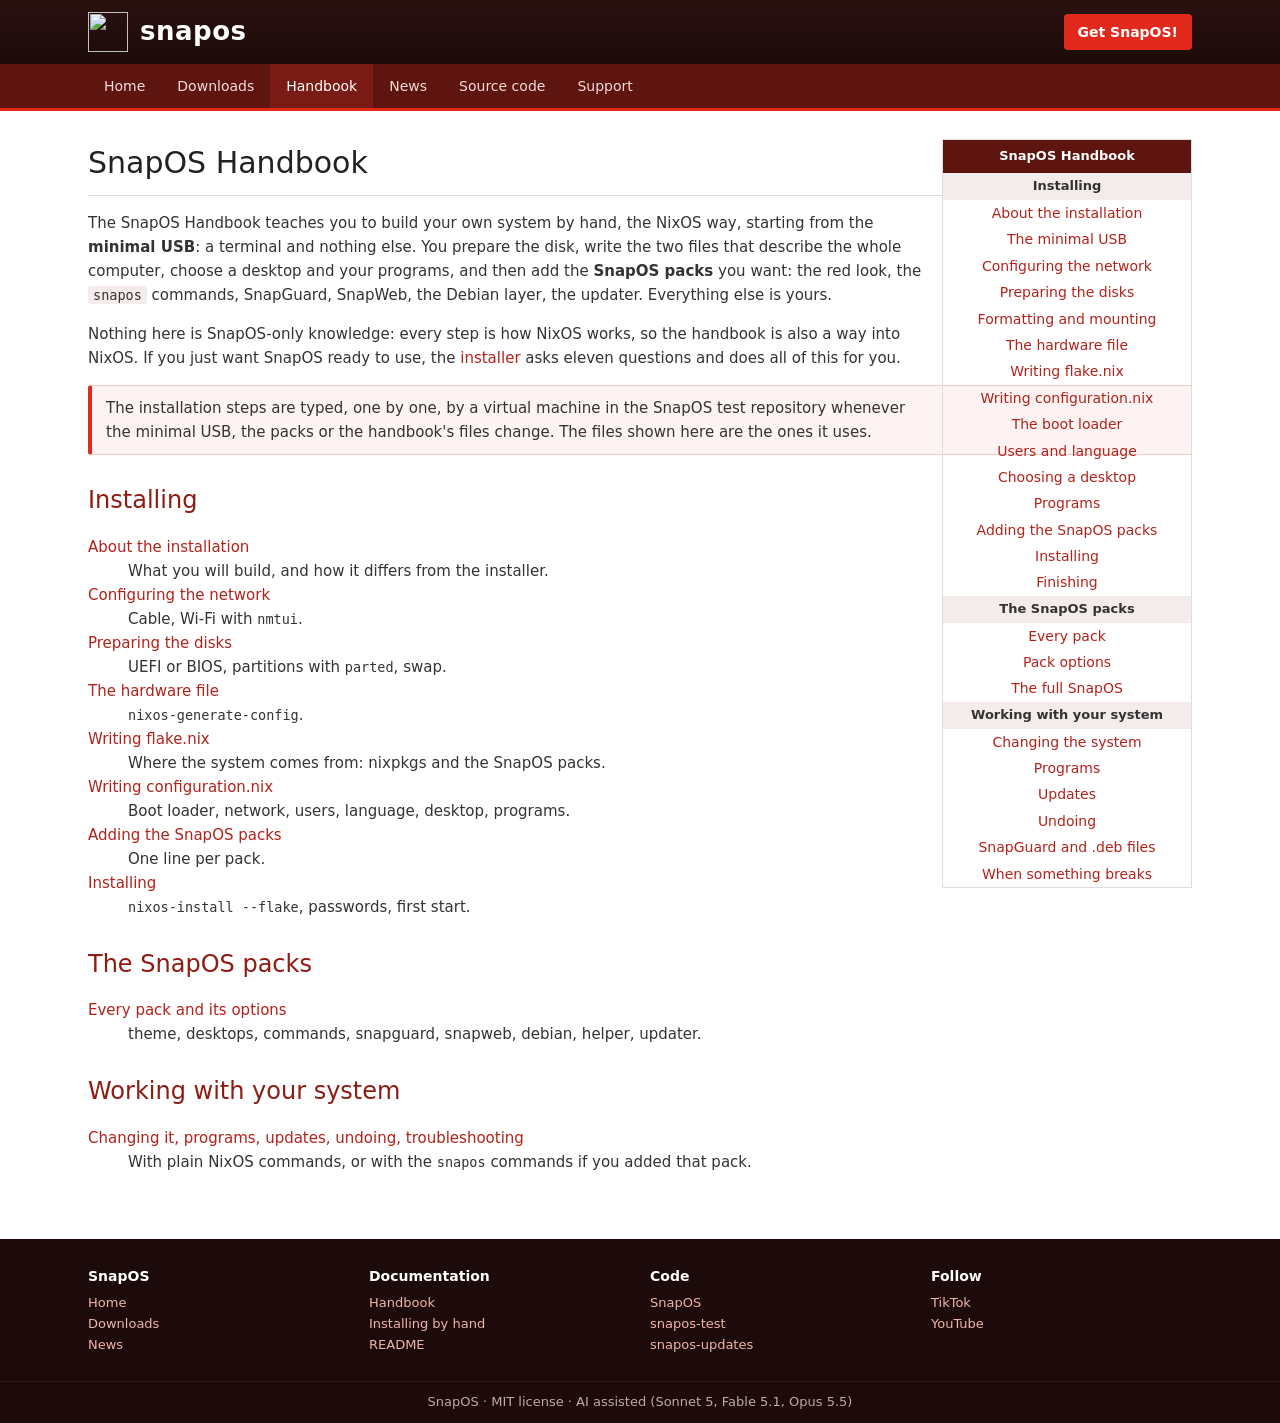
==== handbook/index.html @ be1355b8 "Handbook: build your own system the NixOS way and add the SnapOS packs" ====
<!doctype html>
<html lang="en"><head><meta charset="utf-8"><meta name="viewport" content="width=device-width,initial-scale=1">
<title>Handbook – SnapOS</title><link rel="stylesheet" href="/style.css?v=4"><link rel="icon" href="https://raw.githubusercontent.com/snapos-distro/SnapOS/main/branding/snapos-logo.png"></head><body>
<div class="top"><div class="wrap"><a class="logo" href="/"><img src="https://raw.githubusercontent.com/snapos-distro/SnapOS/main/branding/snapos-logo.png" alt=""><span><b>snapos</b></span></a><a class="get" href="/downloads.html">Get SnapOS!</a></div></div>
<div class="menu"><div class="wrap">
<a href="/">Home</a><a href="/downloads.html">Downloads</a><a href="/handbook/" class="on">Handbook</a><a href="/news.html">News</a><a href="https://github.com/snapos-distro">Source code</a><a href="https://github.com/snapos-distro/SnapOS/issues">Support</a></div></div>
<div class="wrap" style="padding:28px 18px 50px">
<div class="toc"><h4>SnapOS Handbook</h4>
<div class="grp">Installing</div>
<a href="install.html#about">About the installation</a><a href="install.html#media">The minimal USB</a><a href="install.html#network">Configuring the network</a><a href="install.html#disks">Preparing the disks</a><a href="install.html#mount">Formatting and mounting</a><a href="install.html#hardware">The hardware file</a><a href="install.html#flake">Writing flake.nix</a><a href="install.html#config">Writing configuration.nix</a><a href="install.html#boot">The boot loader</a><a href="install.html#users">Users and language</a><a href="install.html#desktop">Choosing a desktop</a><a href="install.html#programs">Programs</a><a href="install.html#addpacks">Adding the SnapOS packs</a><a href="install.html#install">Installing</a><a href="install.html#finish">Finishing</a>
<div class="grp">The SnapOS packs</div>
<a href="packs.html#list">Every pack</a><a href="packs.html#options">Pack options</a><a href="packs.html#full">The full SnapOS</a>
<div class="grp">Working with your system</div>
<a href="daily.html#change">Changing the system</a><a href="daily.html#programs">Programs</a><a href="daily.html#updates">Updates</a><a href="daily.html#undo">Undoing</a><a href="daily.html#guard">SnapGuard and .deb files</a><a href="daily.html#trouble">When something breaks</a>
</div>
<h1 class="title">SnapOS Handbook</h1>
<p>The SnapOS Handbook teaches you to build your own system by hand, the NixOS way, starting from the <b>minimal USB</b>: a terminal and nothing else. You prepare the disk, write the two files that describe the whole computer, choose a desktop and your programs, and then add the <b>SnapOS packs</b> you want: the red look, the <code>snapos</code> commands, SnapGuard, SnapWeb, the Debian layer, the updater. Everything else is yours.</p>
<p>Nothing here is SnapOS-only knowledge: every step is how NixOS works, so the handbook is also a way into NixOS. If you just want SnapOS ready to use, the <a href="/downloads.html">installer</a> asks eleven questions and does all of this for you.</p>
<div class="note">The installation steps are typed, one by one, by a virtual machine in the SnapOS test repository whenever the minimal USB, the packs or the handbook's files change. The files shown here are the ones it uses.</div>
<h2>Installing</h2>
<dl>
<dt><a href="install.html#about">About the installation</a></dt><dd>What you will build, and how it differs from the installer.</dd>
<dt><a href="install.html#network">Configuring the network</a></dt><dd>Cable, Wi-Fi with <code>nmtui</code>.</dd>
<dt><a href="install.html#disks">Preparing the disks</a></dt><dd>UEFI or BIOS, partitions with <code>parted</code>, swap.</dd>
<dt><a href="install.html#hardware">The hardware file</a></dt><dd><code>nixos-generate-config</code>.</dd>
<dt><a href="install.html#flake">Writing flake.nix</a></dt><dd>Where the system comes from: nixpkgs and the SnapOS packs.</dd>
<dt><a href="install.html#config">Writing configuration.nix</a></dt><dd>Boot loader, network, users, language, desktop, programs.</dd>
<dt><a href="install.html#addpacks">Adding the SnapOS packs</a></dt><dd>One line per pack.</dd>
<dt><a href="install.html#install">Installing</a></dt><dd><code>nixos-install --flake</code>, passwords, first start.</dd>
</dl>
<h2>The SnapOS packs</h2>
<dl><dt><a href="packs.html">Every pack and its options</a></dt><dd>theme, desktops, commands, snapguard, snapweb, debian, helper, updater.</dd></dl>
<h2>Working with your system</h2>
<dl><dt><a href="daily.html">Changing it, programs, updates, undoing, troubleshooting</a></dt><dd>With plain NixOS commands, or with the <code>snapos</code> commands if you added that pack.</dd></dl>
</div>
<footer><div class="wrap">
<div><h5>SnapOS</h5><a href="/">Home</a><a href="/downloads.html">Downloads</a><a href="/news.html">News</a></div>
<div><h5>Documentation</h5><a href="/handbook/">Handbook</a><a href="/handbook/install.html">Installing by hand</a><a href="https://github.com/snapos-distro/SnapOS#readme">README</a></div>
<div><h5>Code</h5><a href="https://github.com/snapos-distro/SnapOS">SnapOS</a><a href="https://github.com/snapos-distro/snapos-test">snapos-test</a><a href="https://github.com/snapos-distro/snapos-updates">snapos-updates</a></div>
<div><h5>Follow</h5><a href="https://www.tiktok.com/@snapos.distro">TikTok</a><a href="https://youtu.be/hVY7DnYpyjY">YouTube</a></div>
</div><div class="bottom">SnapOS · MIT license · AI assisted (Sonnet 5, Fable 5.1, Opus 5.5)</div></footer></body></html>
---- style.css ----
* { box-sizing: border-box; }
body { margin: 0; font: 15px/1.6 "Open Sans", Cantarell, "Segoe UI", system-ui, sans-serif; color: #333; background: #fff; }
a { color: #b3221a; text-decoration: none; } a:hover { text-decoration: underline; }
.wrap { max-width: 1140px; margin: 0 auto; padding: 0 18px; }
/* top bar */
.top { background: linear-gradient(#2a1110, #1c0b0a); }
.top .wrap { display: flex; align-items: center; justify-content: space-between; height: 64px; }
.logo { display: flex; align-items: center; gap: 12px; color: #fff; font-size: 26px; font-weight: 300; letter-spacing: .5px; }
.logo img { width: 40px; height: 40px; } .logo b { font-weight: 700; }
.get { background: #e22a1c; color: #fff; padding: 7px 14px; border-radius: 4px; font-weight: 600; font-size: 14px; }
/* menu */
.menu { background: #5e1510; border-bottom: 3px solid #e22a1c; }
.menu .wrap { display: flex; flex-wrap: wrap; }
.menu a { color: #f3dcd8; padding: 11px 16px; font-size: 14px; }
.menu a.on, .menu a:hover { background: #7a1c15; color: #fff; text-decoration: none; }
/* banner */
.hero { background: #120808 url(https://raw.githubusercontent.com/snapos-distro/SnapOS/main/branding/wallpapers/snapos-default.jpeg) center/cover; position: relative; }
.hero::before { content: ""; position: absolute; inset: 0; background: linear-gradient(90deg, rgba(12,6,6,.92), rgba(12,6,6,.55)); }
.hero .wrap { position: relative; display: flex; align-items: center; justify-content: space-between; gap: 24px; padding: 34px 18px; flex-wrap: wrap; }
.hero h1 { color: #fff; font-weight: 300; font-size: 30px; margin: 0; max-width: 640px; line-height: 1.3; }
.hero .buttons { display: flex; flex-direction: column; gap: 8px; min-width: 230px; }
.hero .buttons a { text-align: center; padding: 9px 16px; border-radius: 4px; font-weight: 600; }
.b1 { background: #fff; color: #5e1510; } .b2 { background: #e22a1c; color: #fff; }
/* page */
.page { display: grid; grid-template-columns: 1fr 270px; gap: 34px; padding: 28px 18px 50px; }
@media (max-width: 860px) { .page { grid-template-columns: 1fr; } }
h1.title { font-weight: 400; color: #222; font-size: 30px; margin: 0 0 6px; border-bottom: 1px solid #ddd; padding-bottom: 8px; }
h2 { font-weight: 400; color: #8f1b12; font-size: 24px; margin: 26px 0 8px; }
h3 { color: #333; font-size: 17px; margin: 22px 0 6px; }
.date { color: #888; font-size: 15px; font-weight: 400; }
.news { display: grid; grid-template-columns: 1fr 170px; gap: 18px; padding: 6px 0 18px; border-bottom: 1px solid #eee; }
.news img { width: 170px; border-radius: 6px; border: 1px solid #ddd; background: #120808; }
@media (max-width: 600px) { .news { grid-template-columns: 1fr; } }
.side .box { border: 1px solid #ddd; border-radius: 4px; margin-bottom: 18px; overflow: hidden; }
.side .box h4 { margin: 0; background: #5e1510; color: #fff; font-size: 14px; padding: 7px 12px; }
.side .box div { padding: 10px 12px; font-size: 14px; }
.side .box ul { margin: 0; padding: 8px 12px 8px 28px; font-size: 14px; }
pre { background: #f6f3f2; border: 1px solid #e3dad8; border-left: 4px solid #e22a1c; padding: 10px 14px; overflow-x: auto; border-radius: 3px; }
code { font-family: "DejaVu Sans Mono", ui-monospace, monospace; font-size: 13.5px; }
p code, li code, td code { background: #f3ecea; padding: 1px 5px; border-radius: 3px; }
.note { background: #fdf3f2; border: 1px solid #f0c9c4; border-left: 4px solid #e22a1c; padding: 10px 14px; margin: 14px 0; border-radius: 3px; }
.warn { background: #fff8e5; border: 1px solid #f0dca0; border-left: 4px solid #d9a400; padding: 10px 14px; margin: 14px 0; border-radius: 3px; }
table { border-collapse: collapse; width: 100%; margin: 10px 0; }
th { background: #f3ecea; text-align: left; } th, td { border: 1px solid #e3dad8; padding: 7px 10px; vertical-align: top; }
.dl { display: grid; grid-template-columns: repeat(auto-fit, minmax(250px, 1fr)); gap: 14px; margin: 10px 0 6px; }
.dl .card { border: 1px solid #ddd; border-radius: 6px; padding: 14px 16px; }
.dl .card h3 { margin: 0 0 2px; } .dl .card .arch { color: #888; font-size: 13px; }
.dl .card a.btn { display: inline-block; margin-top: 10px; background: #e22a1c; color: #fff; padding: 7px 14px; border-radius: 4px; font-weight: 600; }
.dl .card .small { font-size: 13px; color: #777; margin-top: 6px; }
.soon { display: inline-block; background: #eee; color: #777; padding: 6px 12px; border-radius: 4px; margin-top: 10px; font-size: 13px; }
.toc { border: 1px solid #ddd; float: right; width: 250px; margin: 0 0 14px 20px; font-size: 14px; }
.toc h4 { margin: 0; background: #5e1510; color: #fff; padding: 6px 10px; font-size: 13px; text-align: center; }
.toc .grp { background: #f3ecea; font-weight: 600; text-align: center; padding: 3px; font-size: 13px; }
.toc a { display: block; text-align: center; padding: 2px 6px; }
.toc a.on { font-weight: 700; color: #333; }
@media (max-width: 700px) { .toc { float: none; width: auto; margin: 0 0 14px; } }
footer { background: #1c0b0a; color: #bfaaa6; font-size: 13px; }
footer .wrap { display: grid; grid-template-columns: repeat(auto-fit, minmax(180px, 1fr)); gap: 20px; padding: 26px 18px; }
footer h5 { color: #fff; margin: 0 0 6px; font-size: 14px; } footer a { color: #f0b5ae; display: block; }
footer .bottom { text-align: center; padding: 10px; border-top: 1px solid #3a1714; }
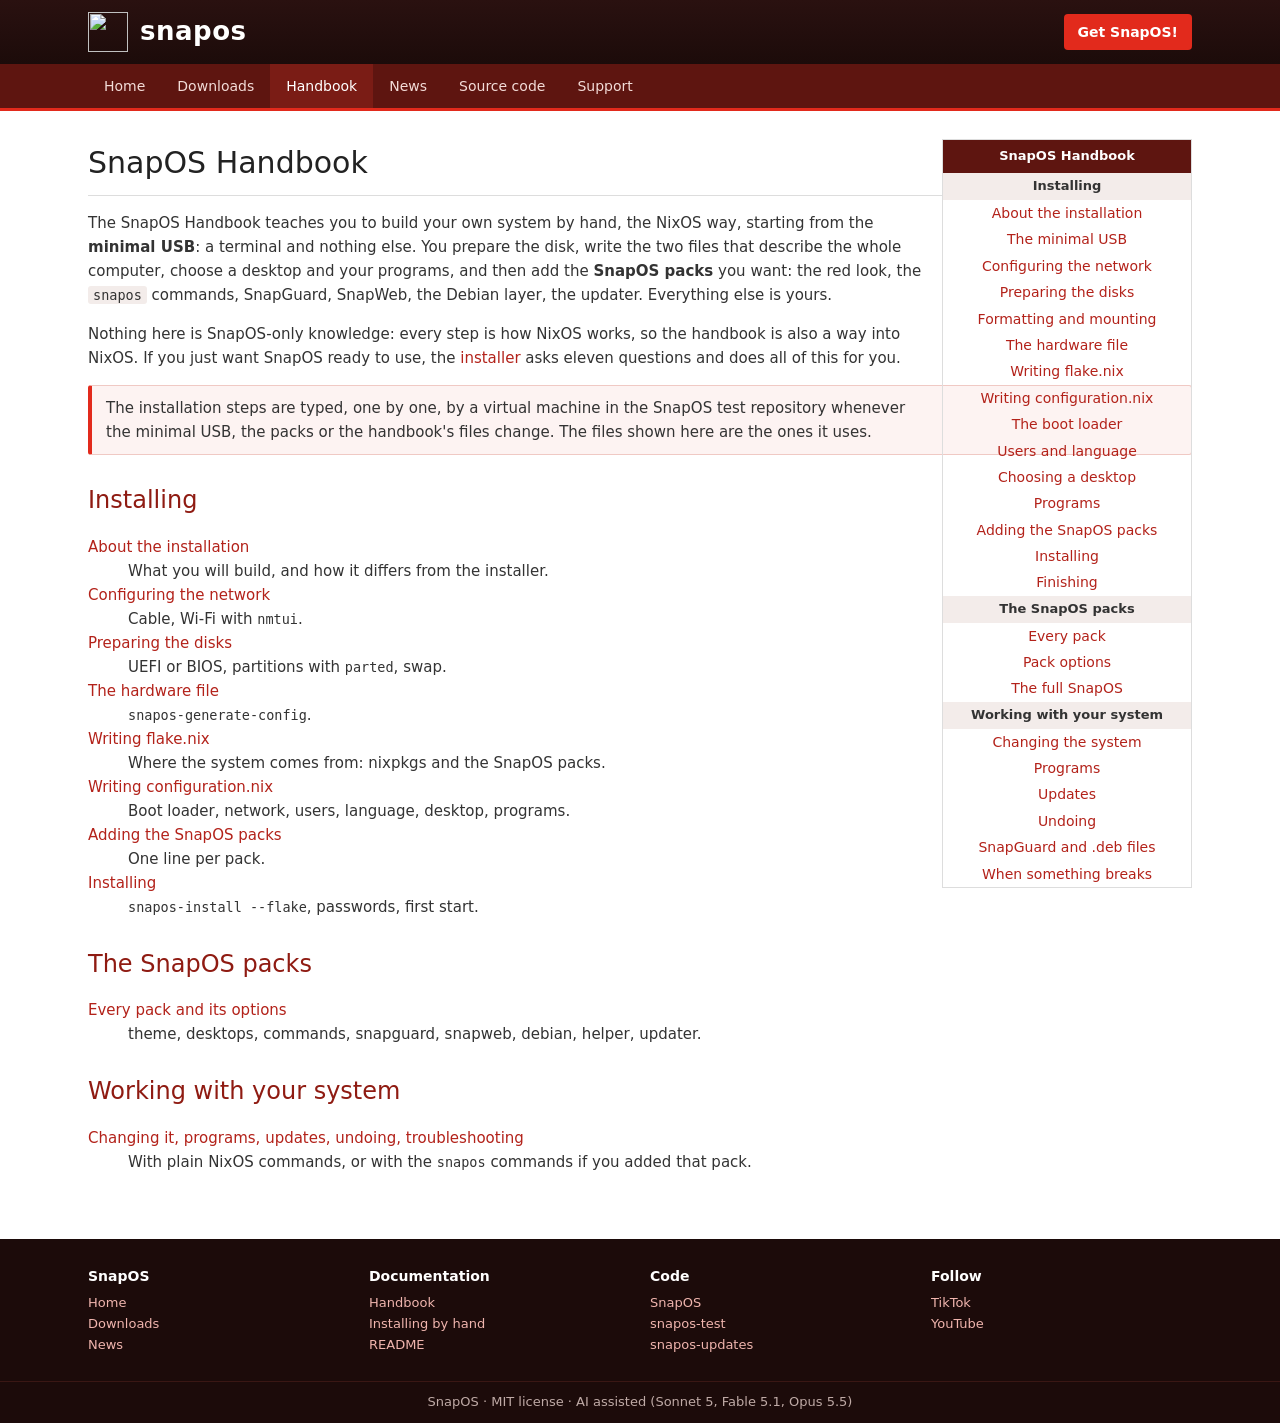
==== commit e7c72126: "Handbook index: SnapOS tool names" ====
--- a/handbook/index.html
+++ b/handbook/index.html
@@ -1,6 +1,6 @@
 <!doctype html>
 <html lang="en"><head><meta charset="utf-8"><meta name="viewport" content="width=device-width,initial-scale=1">
-<title>Handbook – SnapOS</title><link rel="stylesheet" href="/style.css?v=4"><link rel="icon" href="https://raw.githubusercontent.com/snapos-distro/SnapOS/main/branding/snapos-logo.png"></head><body>
+<title>Handbook – SnapOS</title><link rel="stylesheet" href="/style.css?v=5"><link rel="icon" href="https://raw.githubusercontent.com/snapos-distro/SnapOS/main/branding/snapos-logo.png"></head><body>
 <div class="top"><div class="wrap"><a class="logo" href="/"><img src="https://raw.githubusercontent.com/snapos-distro/SnapOS/main/branding/snapos-logo.png" alt=""><span><b>snapos</b></span></a><a class="get" href="/downloads.html">Get SnapOS!</a></div></div>
 <div class="menu"><div class="wrap">
 <a href="/">Home</a><a href="/downloads.html">Downloads</a><a href="/handbook/" class="on">Handbook</a><a href="/news.html">News</a><a href="https://github.com/snapos-distro">Source code</a><a href="https://github.com/snapos-distro/SnapOS/issues">Support</a></div></div>
@@ -22,11 +22,11 @@
 <dt><a href="install.html#about">About the installation</a></dt><dd>What you will build, and how it differs from the installer.</dd>
 <dt><a href="install.html#network">Configuring the network</a></dt><dd>Cable, Wi-Fi with <code>nmtui</code>.</dd>
 <dt><a href="install.html#disks">Preparing the disks</a></dt><dd>UEFI or BIOS, partitions with <code>parted</code>, swap.</dd>
-<dt><a href="install.html#hardware">The hardware file</a></dt><dd><code>nixos-generate-config</code>.</dd>
+<dt><a href="install.html#hardware">The hardware file</a></dt><dd><code>snapos-generate-config</code>.</dd>
 <dt><a href="install.html#flake">Writing flake.nix</a></dt><dd>Where the system comes from: nixpkgs and the SnapOS packs.</dd>
 <dt><a href="install.html#config">Writing configuration.nix</a></dt><dd>Boot loader, network, users, language, desktop, programs.</dd>
 <dt><a href="install.html#addpacks">Adding the SnapOS packs</a></dt><dd>One line per pack.</dd>
-<dt><a href="install.html#install">Installing</a></dt><dd><code>nixos-install --flake</code>, passwords, first start.</dd>
+<dt><a href="install.html#install">Installing</a></dt><dd><code>snapos-install --flake</code>, passwords, first start.</dd>
 </dl>
 <h2>The SnapOS packs</h2>
 <dl><dt><a href="packs.html">Every pack and its options</a></dt><dd>theme, desktops, commands, snapguard, snapweb, debian, helper, updater.</dd></dl>
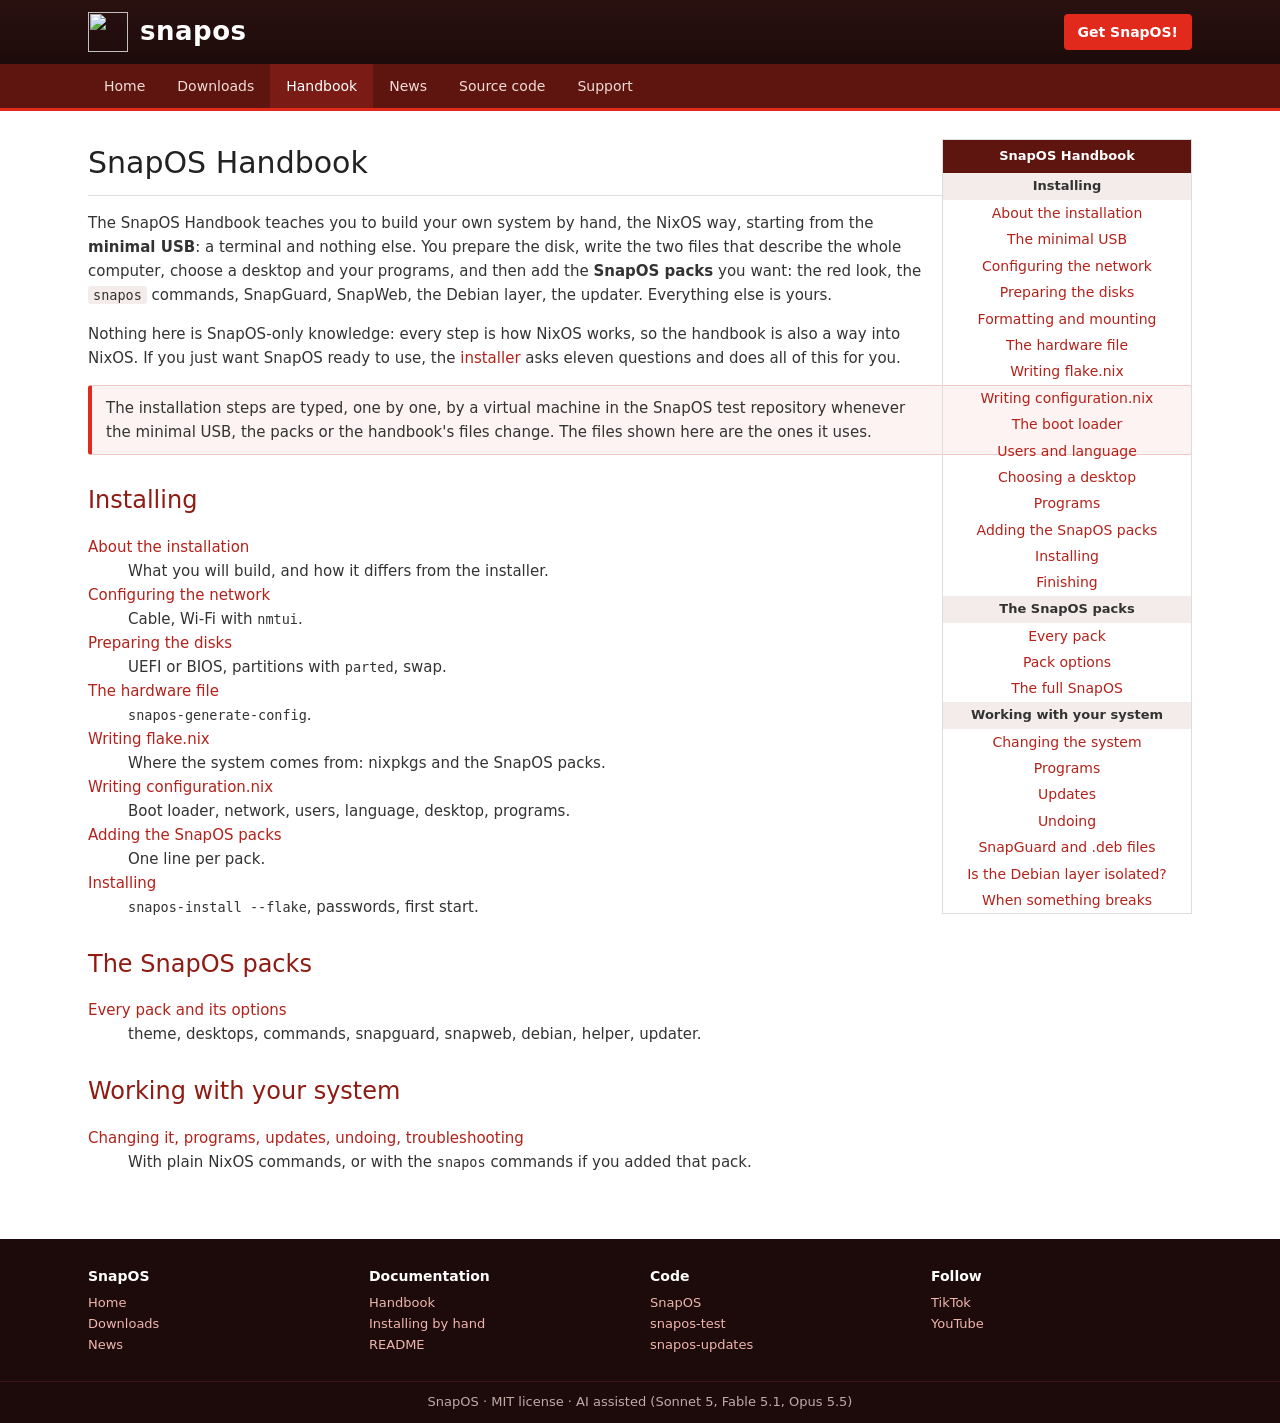
==== commit a86703f1: "Site: the Debian layer has no sandbox on purpose; a handbook section explains what that means" ====
--- a/handbook/index.html
+++ b/handbook/index.html
@@ -11,7 +11,7 @@
 <div class="grp">The SnapOS packs</div>
 <a href="packs.html#list">Every pack</a><a href="packs.html#options">Pack options</a><a href="packs.html#full">The full SnapOS</a>
 <div class="grp">Working with your system</div>
-<a href="daily.html#change">Changing the system</a><a href="daily.html#programs">Programs</a><a href="daily.html#updates">Updates</a><a href="daily.html#undo">Undoing</a><a href="daily.html#guard">SnapGuard and .deb files</a><a href="daily.html#trouble">When something breaks</a>
+<a href="daily.html#change">Changing the system</a><a href="daily.html#programs">Programs</a><a href="daily.html#updates">Updates</a><a href="daily.html#undo">Undoing</a><a href="daily.html#guard">SnapGuard and .deb files</a><a href="daily.html#isolated">Is the Debian layer isolated?</a><a href="daily.html#trouble">When something breaks</a>
 </div>
 <h1 class="title">SnapOS Handbook</h1>
 <p>The SnapOS Handbook teaches you to build your own system by hand, the NixOS way, starting from the <b>minimal USB</b>: a terminal and nothing else. You prepare the disk, write the two files that describe the whole computer, choose a desktop and your programs, and then add the <b>SnapOS packs</b> you want: the red look, the <code>snapos</code> commands, SnapGuard, SnapWeb, the Debian layer, the updater. Everything else is yours.</p>
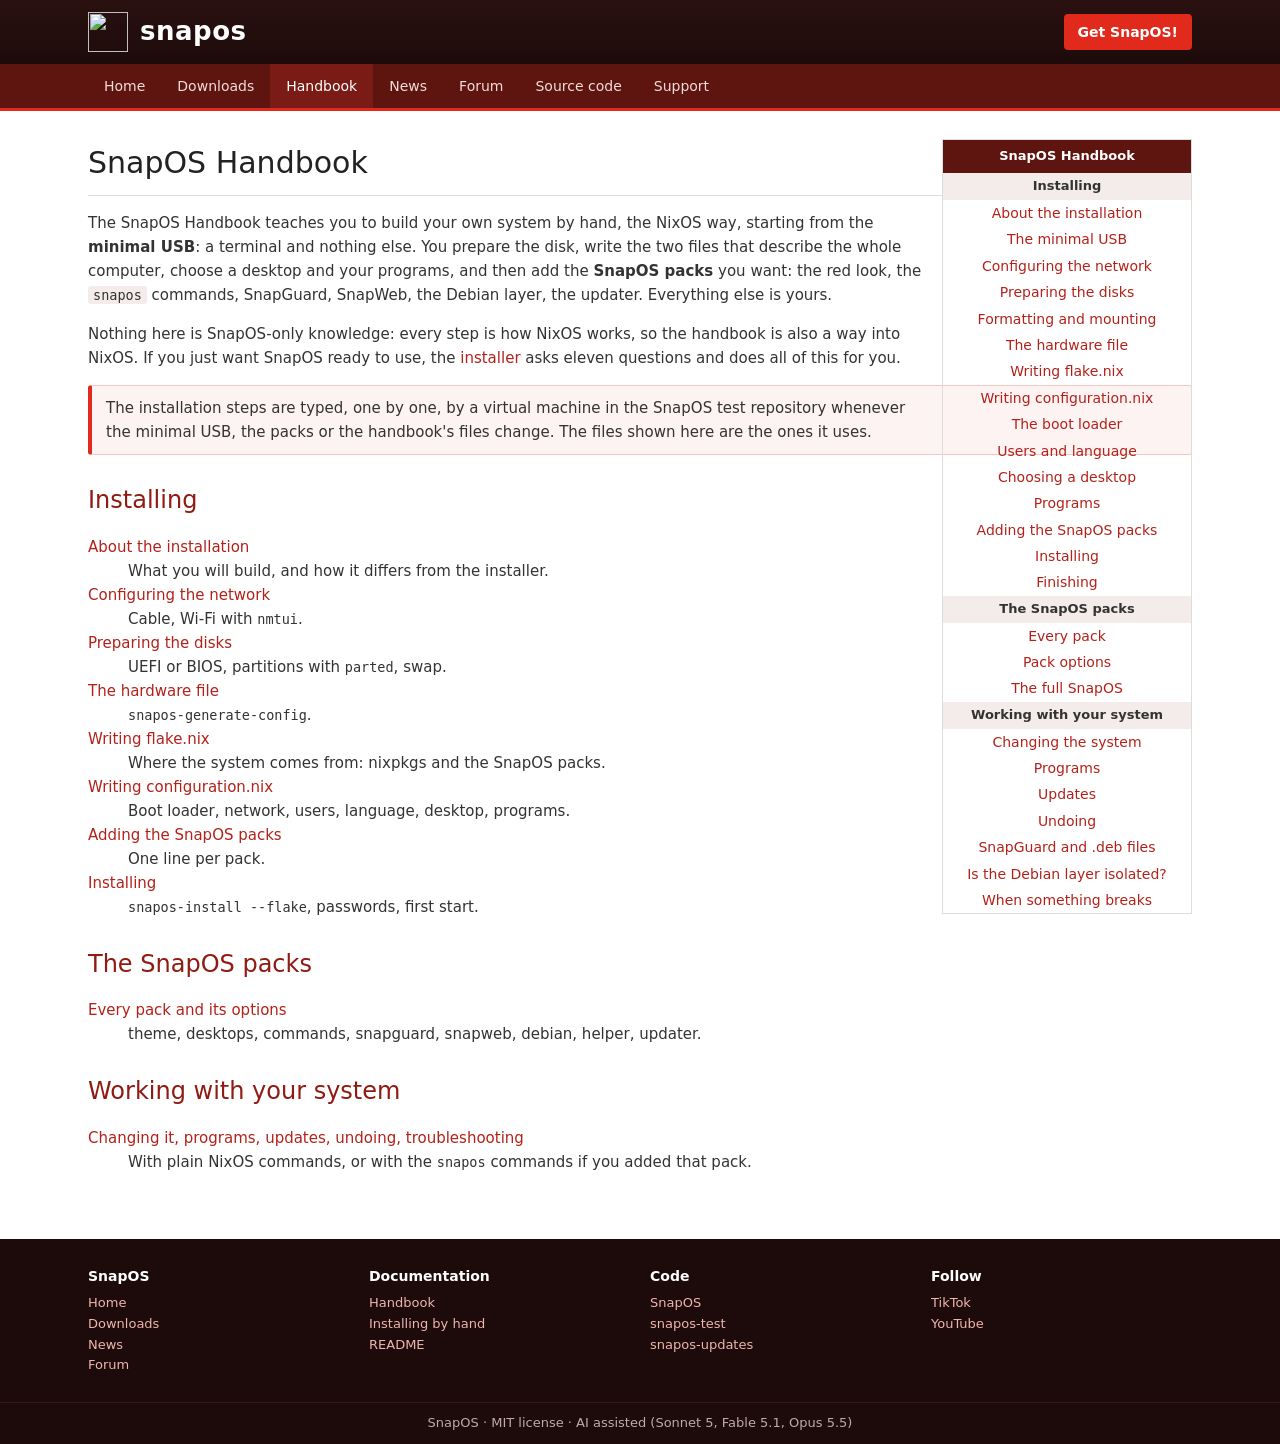
==== commit c703a3a0: "Forum: read the SnapOS discussions on the site" ====
--- a/handbook/index.html
+++ b/handbook/index.html
@@ -1,9 +1,9 @@
 <!doctype html>
 <html lang="en"><head><meta charset="utf-8"><meta name="viewport" content="width=device-width,initial-scale=1">
-<title>Handbook – SnapOS</title><link rel="stylesheet" href="/style.css?v=5"><link rel="icon" href="https://raw.githubusercontent.com/snapos-distro/SnapOS/main/branding/snapos-logo.png"></head><body>
+<title>Handbook – SnapOS</title><link rel="stylesheet" href="/style.css?v=7"><link rel="icon" href="https://raw.githubusercontent.com/snapos-distro/SnapOS/main/branding/snapos-logo.png"></head><body>
 <div class="top"><div class="wrap"><a class="logo" href="/"><img src="https://raw.githubusercontent.com/snapos-distro/SnapOS/main/branding/snapos-logo.png" alt=""><span><b>snapos</b></span></a><a class="get" href="/downloads.html">Get SnapOS!</a></div></div>
 <div class="menu"><div class="wrap">
-<a href="/">Home</a><a href="/downloads.html">Downloads</a><a href="/handbook/" class="on">Handbook</a><a href="/news.html">News</a><a href="https://github.com/snapos-distro">Source code</a><a href="https://github.com/snapos-distro/SnapOS/issues">Support</a></div></div>
+<a href="/">Home</a><a href="/downloads.html">Downloads</a><a href="/handbook/" class="on">Handbook</a><a href="/news.html">News</a><a href="/forum.html">Forum</a><a href="https://github.com/snapos-distro">Source code</a><a href="https://github.com/snapos-distro/SnapOS/issues">Support</a></div></div>
 <div class="wrap" style="padding:28px 18px 50px">
 <div class="toc"><h4>SnapOS Handbook</h4>
 <div class="grp">Installing</div>
@@ -34,7 +34,7 @@
 <dl><dt><a href="daily.html">Changing it, programs, updates, undoing, troubleshooting</a></dt><dd>With plain NixOS commands, or with the <code>snapos</code> commands if you added that pack.</dd></dl>
 </div>
 <footer><div class="wrap">
-<div><h5>SnapOS</h5><a href="/">Home</a><a href="/downloads.html">Downloads</a><a href="/news.html">News</a></div>
+<div><h5>SnapOS</h5><a href="/">Home</a><a href="/downloads.html">Downloads</a><a href="/news.html">News</a><a href="/forum.html">Forum</a></div>
 <div><h5>Documentation</h5><a href="/handbook/">Handbook</a><a href="/handbook/install.html">Installing by hand</a><a href="https://github.com/snapos-distro/SnapOS#readme">README</a></div>
 <div><h5>Code</h5><a href="https://github.com/snapos-distro/SnapOS">SnapOS</a><a href="https://github.com/snapos-distro/snapos-test">snapos-test</a><a href="https://github.com/snapos-distro/snapos-updates">snapos-updates</a></div>
 <div><h5>Follow</h5><a href="https://www.tiktok.com/@snapos.distro">TikTok</a><a href="https://youtu.be/hVY7DnYpyjY">YouTube</a></div>
--- a/style.css
+++ b/style.css
@@ -58,3 +58,33 @@
 footer .wrap { display: grid; grid-template-columns: repeat(auto-fit, minmax(180px, 1fr)); gap: 20px; padding: 26px 18px; }
 footer h5 { color: #fff; margin: 0 0 6px; font-size: 14px; } footer a { color: #f0b5ae; display: block; }
 footer .bottom { text-align: center; padding: 10px; border-top: 1px solid #3a1714; }
+
+/* forum */
+main.wide { max-width: none; }
+.lead { color: #555; }
+.forum-bar { display: flex; gap: 10px; margin: 14px 0; flex-wrap: wrap; }
+.forum-bar .btn { background: #e22a1c; color: #fff; padding: 8px 16px; border-radius: 4px; text-decoration: none; font-weight: 600; }
+.forum-bar .btn.ghost { background: #fff; color: #7a1a12; border: 1px solid #d9c9c6; }
+.forum-tabs { display: flex; gap: 6px; flex-wrap: wrap; margin-bottom: 12px; }
+.forum-tabs a { padding: 4px 12px; border-radius: 14px; background: #f3eeec; color: #5a2a24; text-decoration: none; font-size: 14px; }
+.forum-tabs a.on { background: #7a1a12; color: #fff; }
+.forum-list { border: 1px solid #e6dcda; border-radius: 6px; }
+.topic { display: flex; justify-content: space-between; gap: 12px; padding: 12px 14px; border-bottom: 1px solid #eee; }
+.topic:last-child { border-bottom: 0; }
+.topic-title { font-size: 17px; font-weight: 600; color: #9b1c12; text-decoration: none; overflow-wrap: anywhere; }
+.topic-meta { font-size: 13px; color: #777; margin-top: 4px; display: flex; gap: 6px; align-items: center; flex-wrap: wrap; }
+.topic-count { font-size: 13px; color: #777; white-space: nowrap; }
+.tag { font-size: 12px; background: #f3eeec; color: #5a2a24; border-radius: 10px; padding: 1px 8px; }
+.tag.ok { background: #e3f3e3; color: #1d6b2a; }
+.who { display: inline-flex; align-items: center; gap: 5px; }
+.who img { width: 20px; height: 20px; border-radius: 50%; }
+.who a { color: #333; font-weight: 600; text-decoration: none; }
+.back { display: inline-block; margin: 6px 0 10px; color: #9b1c12; text-decoration: none; }
+.topic-h { margin: 4px 0 8px; overflow-wrap: anywhere; }
+.post { border: 1px solid #e6dcda; border-radius: 6px; padding: 12px 14px; margin: 12px 0; }
+.post.first { border-left: 4px solid #e22a1c; }
+.post.reply { margin-left: 32px; background: #fbf9f8; }
+.post-head { font-size: 13px; color: #777; display: flex; gap: 6px; align-items: center; margin-bottom: 8px; }
+.post-text { white-space: pre-wrap; overflow-wrap: anywhere; line-height: 1.5; }
+.forum-empty { color: #777; }
+@media (max-width: 600px) { .post.reply { margin-left: 14px; } .topic { flex-direction: column; gap: 4px; } }
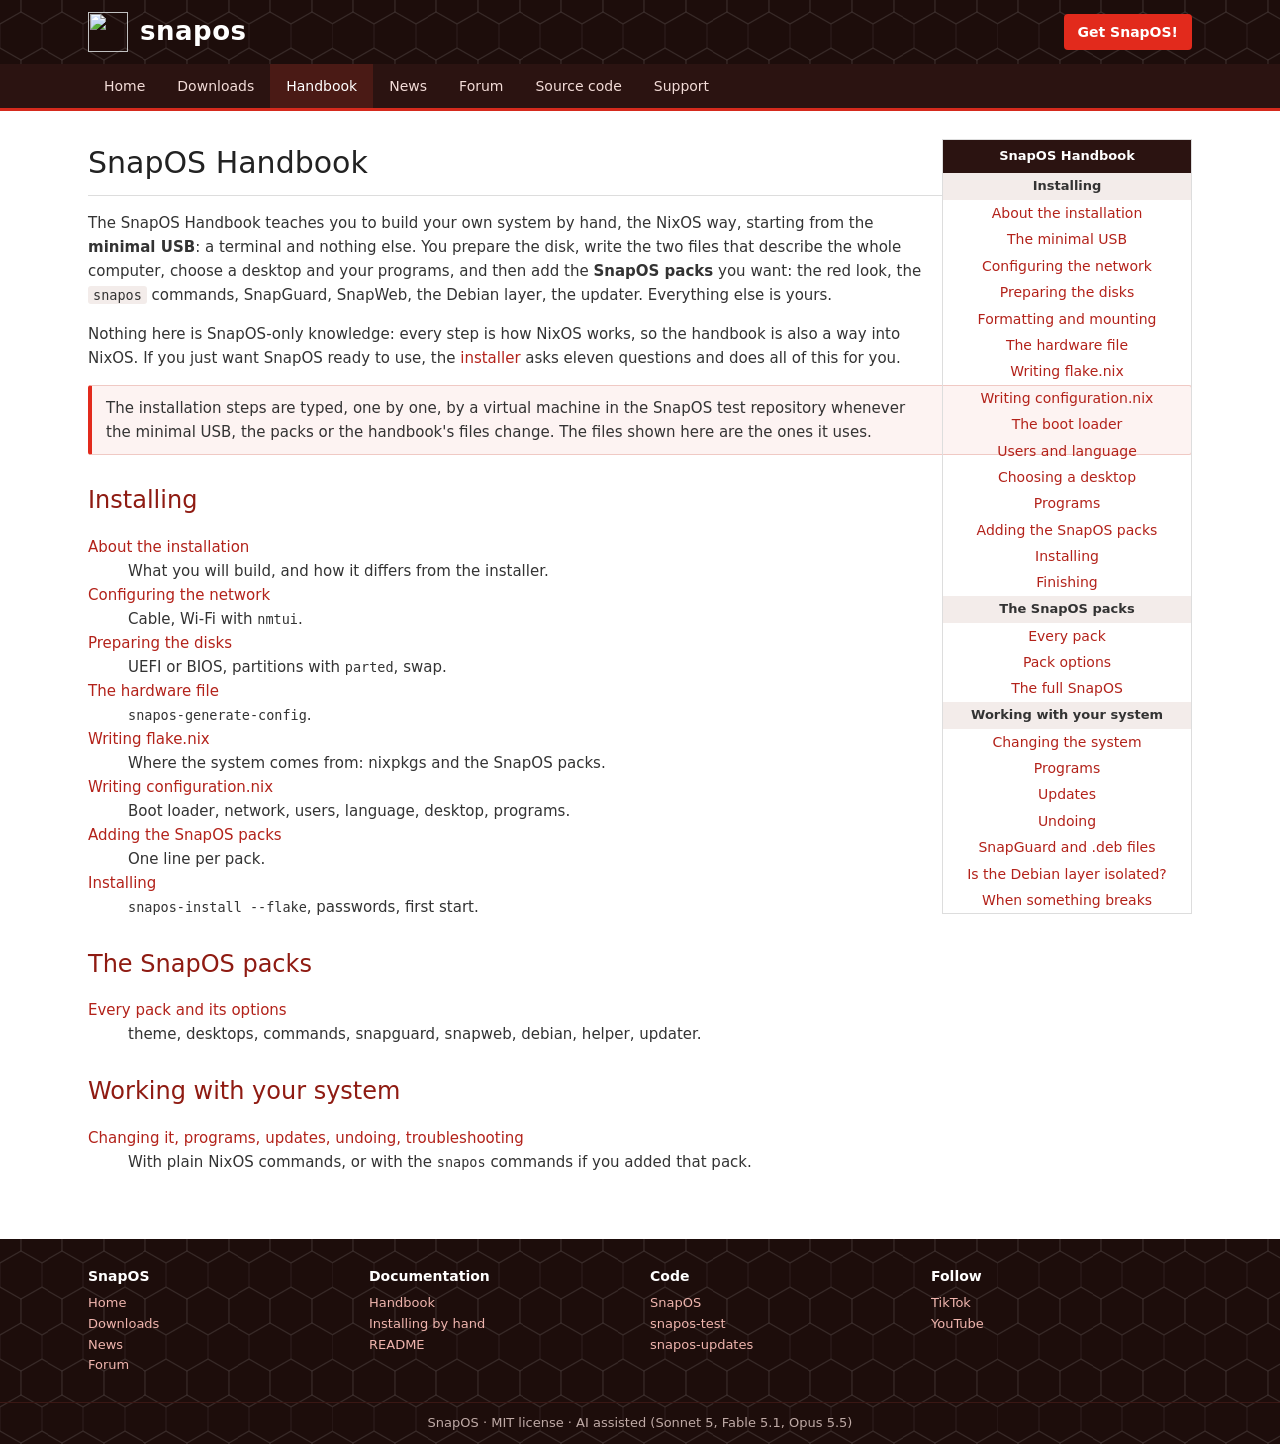
==== commit 739c1eef: "Site: the SnapOS banner on top, hexagons like the banner, the LinuxLinks article picture" ====
--- a/handbook/index.html
+++ b/handbook/index.html
@@ -1,6 +1,6 @@
 <!doctype html>
 <html lang="en"><head><meta charset="utf-8"><meta name="viewport" content="width=device-width,initial-scale=1">
-<title>Handbook – SnapOS</title><link rel="stylesheet" href="/style.css?v=7"><link rel="icon" href="https://raw.githubusercontent.com/snapos-distro/SnapOS/main/branding/snapos-logo.png"></head><body>
+<title>Handbook – SnapOS</title><link rel="stylesheet" href="/style.css?v=9"><link rel="icon" href="https://raw.githubusercontent.com/snapos-distro/SnapOS/main/branding/snapos-logo.png"></head><body>
 <div class="top"><div class="wrap"><a class="logo" href="/"><img src="https://raw.githubusercontent.com/snapos-distro/SnapOS/main/branding/snapos-logo.png" alt=""><span><b>snapos</b></span></a><a class="get" href="/downloads.html">Get SnapOS!</a></div></div>
 <div class="menu"><div class="wrap">
 <a href="/">Home</a><a href="/downloads.html">Downloads</a><a href="/handbook/" class="on">Handbook</a><a href="/news.html">News</a><a href="/forum.html">Forum</a><a href="https://github.com/snapos-distro">Source code</a><a href="https://github.com/snapos-distro/SnapOS/issues">Support</a></div></div>
--- a/style.css
+++ b/style.css
@@ -3,23 +3,24 @@
 a { color: #b3221a; text-decoration: none; } a:hover { text-decoration: underline; }
 .wrap { max-width: 1140px; margin: 0 auto; padding: 0 18px; }
 /* top bar */
-.top { background: linear-gradient(#2a1110, #1c0b0a); }
+.top { background: #1d0d0b url(/images/hex.svg); }
 .top .wrap { display: flex; align-items: center; justify-content: space-between; height: 64px; }
 .logo { display: flex; align-items: center; gap: 12px; color: #fff; font-size: 26px; font-weight: 300; letter-spacing: .5px; }
 .logo img { width: 40px; height: 40px; } .logo b { font-weight: 700; }
 .get { background: #e22a1c; color: #fff; padding: 7px 14px; border-radius: 4px; font-weight: 600; font-size: 14px; }
 /* menu */
-.menu { background: #5e1510; border-bottom: 3px solid #e22a1c; }
+.menu { background: #2b1311; border-bottom: 3px solid #d52a1d; }
 .menu .wrap { display: flex; flex-wrap: wrap; }
 .menu a { color: #f3dcd8; padding: 11px 16px; font-size: 14px; }
-.menu a.on, .menu a:hover { background: #7a1c15; color: #fff; text-decoration: none; }
+.menu a.on, .menu a:hover { background: #4a1a15; color: #fff; text-decoration: none; }
 /* banner */
-.hero { background: #120808 url(https://raw.githubusercontent.com/snapos-distro/SnapOS/main/branding/wallpapers/snapos-default.jpeg) center/cover; position: relative; }
-.hero::before { content: ""; position: absolute; inset: 0; background: linear-gradient(90deg, rgba(12,6,6,.92), rgba(12,6,6,.55)); }
-.hero .wrap { position: relative; display: flex; align-items: center; justify-content: space-between; gap: 24px; padding: 34px 18px; flex-wrap: wrap; }
-.hero h1 { color: #fff; font-weight: 300; font-size: 30px; margin: 0; max-width: 640px; line-height: 1.3; }
-.hero .buttons { display: flex; flex-direction: column; gap: 8px; min-width: 230px; }
-.hero .buttons a { text-align: center; padding: 9px 16px; border-radius: 4px; font-weight: 600; }
+.hero { background: #1d0d0b url(/images/hex.svg); border-bottom: 1px solid #3a1714; }
+.hero .wrap { padding: 22px 18px 24px; }
+.hero .banner { display: block; width: 100%; height: auto; border-radius: 6px; box-shadow: 0 6px 24px rgba(0,0,0,.45); }
+.hero .row { display: flex; align-items: center; justify-content: space-between; gap: 18px; margin-top: 18px; flex-wrap: wrap; }
+.hero h1 { color: #f3dcd8; font-weight: 300; font-size: 21px; margin: 0; max-width: 680px; line-height: 1.4; }
+.hero .buttons { display: flex; gap: 10px; flex-wrap: wrap; }
+.hero .buttons a { text-align: center; padding: 9px 18px; border-radius: 4px; font-weight: 600; }
 .b1 { background: #fff; color: #5e1510; } .b2 { background: #e22a1c; color: #fff; }
 /* page */
 .page { display: grid; grid-template-columns: 1fr 270px; gap: 34px; padding: 28px 18px 50px; }
@@ -29,10 +30,10 @@
 h3 { color: #333; font-size: 17px; margin: 22px 0 6px; }
 .date { color: #888; font-size: 15px; font-weight: 400; }
 .news { display: grid; grid-template-columns: 1fr 170px; gap: 18px; padding: 6px 0 18px; border-bottom: 1px solid #eee; }
-.news img { width: 170px; border-radius: 6px; border: 1px solid #ddd; background: #120808; }
+.news img { width: 170px; border-radius: 6px; border: 1px solid #ddd; background: #120808; box-shadow: 0 2px 8px rgba(0,0,0,.12); }
 @media (max-width: 600px) { .news { grid-template-columns: 1fr; } }
 .side .box { border: 1px solid #ddd; border-radius: 4px; margin-bottom: 18px; overflow: hidden; }
-.side .box h4 { margin: 0; background: #5e1510; color: #fff; font-size: 14px; padding: 7px 12px; }
+.side .box h4 { margin: 0; background: #2b1311; color: #fff; font-size: 14px; padding: 7px 12px; }
 .side .box div { padding: 10px 12px; font-size: 14px; }
 .side .box ul { margin: 0; padding: 8px 12px 8px 28px; font-size: 14px; }
 pre { background: #f6f3f2; border: 1px solid #e3dad8; border-left: 4px solid #e22a1c; padding: 10px 14px; overflow-x: auto; border-radius: 3px; }
@@ -49,12 +50,12 @@
 .dl .card .small { font-size: 13px; color: #777; margin-top: 6px; }
 .soon { display: inline-block; background: #eee; color: #777; padding: 6px 12px; border-radius: 4px; margin-top: 10px; font-size: 13px; }
 .toc { border: 1px solid #ddd; float: right; width: 250px; margin: 0 0 14px 20px; font-size: 14px; }
-.toc h4 { margin: 0; background: #5e1510; color: #fff; padding: 6px 10px; font-size: 13px; text-align: center; }
+.toc h4 { margin: 0; background: #2b1311; color: #fff; padding: 6px 10px; font-size: 13px; text-align: center; }
 .toc .grp { background: #f3ecea; font-weight: 600; text-align: center; padding: 3px; font-size: 13px; }
 .toc a { display: block; text-align: center; padding: 2px 6px; }
 .toc a.on { font-weight: 700; color: #333; }
 @media (max-width: 700px) { .toc { float: none; width: auto; margin: 0 0 14px; } }
-footer { background: #1c0b0a; color: #bfaaa6; font-size: 13px; }
+footer { background: #1d0d0b url(/images/hex.svg); color: #bfaaa6; font-size: 13px; }
 footer .wrap { display: grid; grid-template-columns: repeat(auto-fit, minmax(180px, 1fr)); gap: 20px; padding: 26px 18px; }
 footer h5 { color: #fff; margin: 0 0 6px; font-size: 14px; } footer a { color: #f0b5ae; display: block; }
 footer .bottom { text-align: center; padding: 10px; border-top: 1px solid #3a1714; }
@@ -88,3 +89,13 @@
 .post-text { white-space: pre-wrap; overflow-wrap: anywhere; line-height: 1.5; }
 .forum-empty { color: #777; }
 @media (max-width: 600px) { .post.reply { margin-left: 14px; } .topic { flex-direction: column; gap: 4px; } }
+.topic { justify-content: flex-start; }
+.topic-main { flex: 1; min-width: 0; }
+.votes { display: flex; flex-direction: column; align-items: center; min-width: 38px; color: #9b1c12; }
+.votes .arrow { font-size: 13px; line-height: 1; }
+.votes .count { font-weight: 700; font-size: 15px; color: #444; }
+.post { display: flex; gap: 12px; }
+.post-main { flex: 1; min-width: 0; }
+.reactions { display: flex; gap: 6px; flex-wrap: wrap; margin-top: 8px; }
+.reaction { font-size: 13px; background: #f6f1f0; border: 1px solid #eadfdc; border-radius: 12px; padding: 1px 8px; }
+@media (max-width: 600px) { .topic { flex-direction: row; } }
